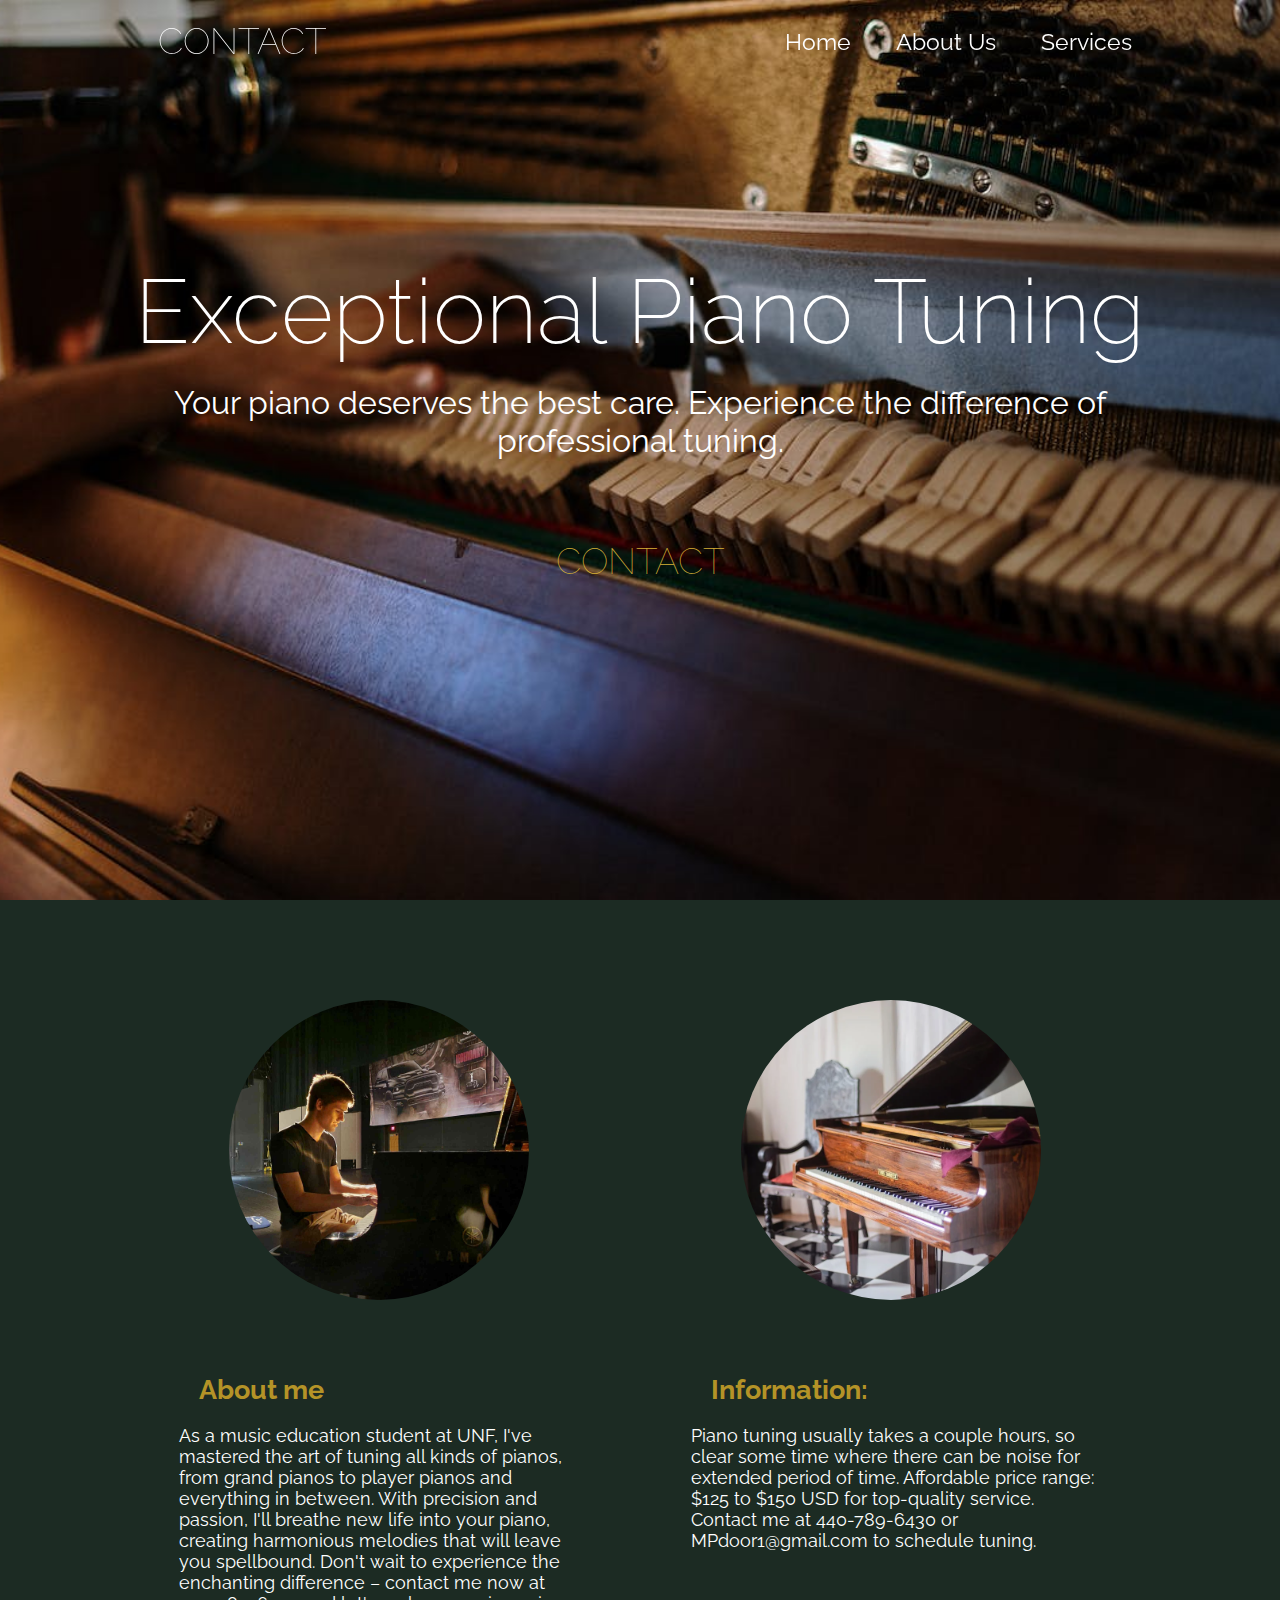
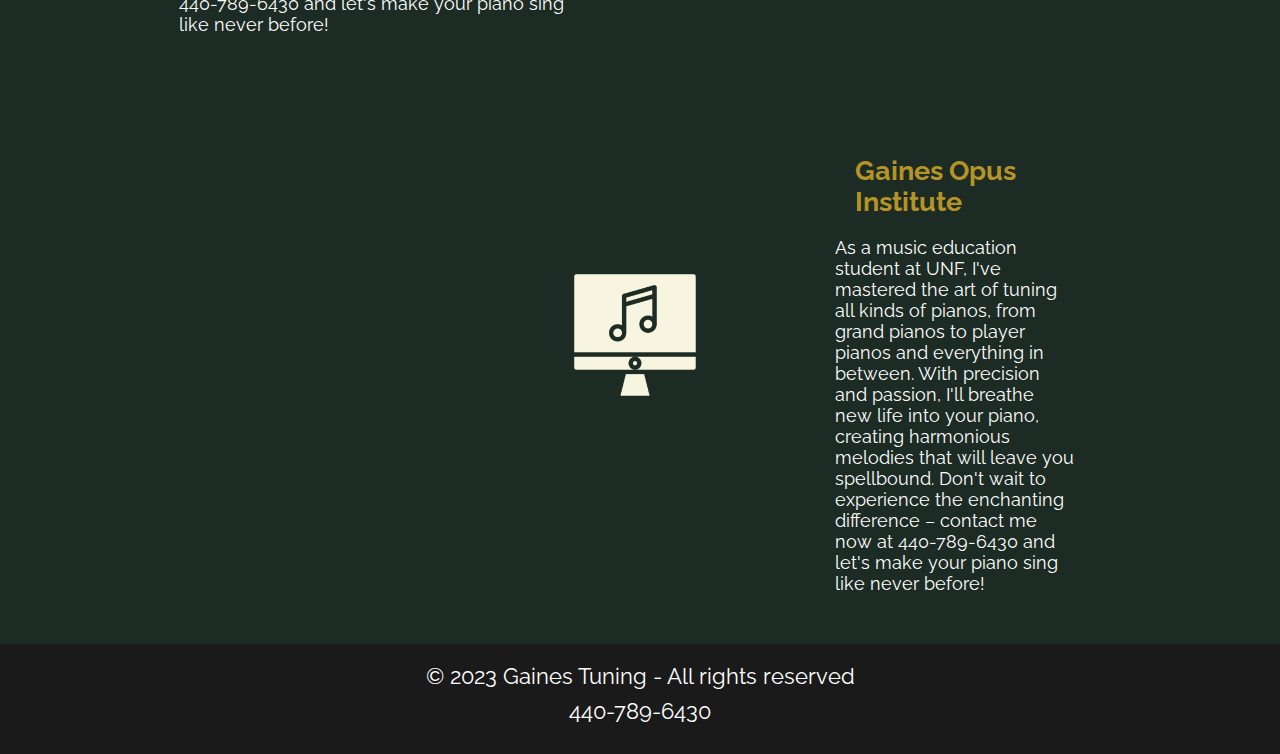
==== index.html @ 0f633b89 "added pages and styles" ====
<!DOCTYPE html>
<html lang="en">
<head>
    <meta charset="UTF-8">
    <meta name="viewport" content="width=device-width, initial-scale=1.0">
    <title>Gaines Tuning</title>
    <link rel="stylesheet" href="style.css">
    <link href="https://fonts.googleapis.com/css2?family=Raleway:wght@200;300&display=swap" rel="stylesheet">
</head>
<body>
    <header>
        <nav id="navbar">
            <button class="logo" onclick="window.location.href='contact.html'">contact</button>
            <ul class="nav-links">
                <li><a href="#">Home</a></li>
                <li><a href="#">About Us</a></li>
                <li><a href="#">Services</a></li>
            </ul>
        </nav>
        <div class="header-content">
            <h1>Exceptional Piano Tuning</h1>
            <p>Your piano deserves the best care. Experience the difference of professional tuning.</p>
            <button class="logo" id="contactButton" onclick="window.location.href='contact.html'">contact</button>
        </div>
    </header>

    <main>
        <section class="services">
            <div class="service">
                <img src="images/KadenPFP2.0.jpg" alt="Tuner">
                <h2 style="margin:20px;color:#b49327;">About me</h2>
                <p>As a music education student at UNF, I've mastered the art of tuning all kinds of pianos, from grand pianos to player pianos and everything in between. With precision and passion, I'll breathe new life into your piano, creating harmonious melodies that will leave you spellbound. Don't wait to experience the enchanting difference – contact me now at 440-789-6430 and let's make your piano sing like never before!</p>
            </div>
            <div class="service">
                <img src="images/grand piano.webp" alt="Info">
                <h2 style="margin:20px;color:#b49327;">Information:</h2>
                <p> Piano tuning usually takes a couple hours, so clear some time where there can be noise for extended period of time. Affordable price range: $125 to $150 USD for top-quality service. Contact me at 440-789-6430 or MPdoor1@gmail.com to schedule tuning.</p>
            </div>
        </section>
        <section class="services">
            <div class="service">
                <div class="service-content">
                    <img class="service-image" src="images/GainesOpusInstitute4.png" alt="Music Institute">
                    <div>
                        <h2 style="margin: 20px; color:#b49327;">Gaines Opus Institute</h2>
                        <p>As a music education student at UNF, I've mastered the art of tuning all kinds of pianos, from grand pianos to player pianos and everything in between. With precision and passion, I'll breathe new life into your piano, creating harmonious melodies that will leave you spellbound. Don't wait to experience the enchanting difference – contact me now at 440-789-6430 and let's make your piano sing like never before!</p>
                    </div>
                </div>
            </div>
        </section>
    </main>
    
    <footer>
        <p>&copy; 2023 Gaines Tuning - All rights reserved</p>
        <p style="margin: 10px;">440-789-6430</p>
    </footer>
</body>
</html>
---- style.css ----
* {
    box-sizing: border-box;
    margin: 0;
    padding: 0;
}

body {
    font-family: 'Raleway', sans-serif;
    background: #1c2b23;
    color: #fff;
    overflow-x: hidden;
    font-size: 18px; /* Set a base font-size for your site */
}

header {
    background-image: url('images/pianoStrings3.jpeg');
    background-size: cover;
    background-position: center;
    height: 100vh;
    display: flex;
    flex-direction: column;
    justify-content: center;
    padding: 20px 0;
}
nav {
    display: flex;
    justify-content: space-between;
    align-items: center;
    padding: 0 10%;
    position: fixed; /* Change this from 'absolute' to 'fixed' */
    top: 0;
    width: 100%;
    background: rgba(0, 0, 0, 0.0); /* Adding a background to the nav */
}
.logo {
    color: #fff;
    text-transform: uppercase;
    cursor: pointer;
    margin: 10px;
    font-size: 2em; /* increased font-size */
    font-weight: 400;
}

.nav-links {
    list-style: none;
}

.nav-links li {
    display: inline-block;
    padding: 0 20px;
}

.nav-links li a {
    color: #fff;
    text-decoration: none;
    font-size: 1.3em; /* increased font-size */
}

.header-content {
    text-align: center;
    padding: 0 10%;
    color: #fff;
}

.header-content h1 {
    font-family: 'Raleway', sans-serif;
    font-size: 5em;
    font-weight: 200;
}

.header-content p {
    margin: 20px 0;
    font-size: 1.8em; /* increased font-size */
}

.services {
    display: flex;
    justify-content: space-around;
    padding: 50px 10%;
}

.service {
    width: 40%;
}

.service-content {
    display: flex;
    align-items: start; 
    height: auto;
    width: 50vw;
    max-width:800px;
}

.service-image {
    margin-right: 20px; /* Adds some spacing between the image and the text */
}
footer {
    background: #1a1a1a;
    color: #fff;
    text-align: center;
    padding: 20px 0;
    font-size: 1.2em; /* increased font-size */
}
.logo {
    display: inline-block;
    font-family: 'Raleway', sans-serif;
    font-weight: 100;
    color: #fff;
    background-color: transparent;
    text-align: center;
    text-transform: uppercase;
    padding: 10px 20px;
    font-size: 2em;
    cursor: pointer;
    transition: all 0.3s ease;
    text-decoration: none;
    margin: 10px;
    border:none;
    border-radius: 25px;
}

.logo:hover {
    background-color: rgba(255, 255, 255, 0.2);
}

#contactButton {
    margin: 50px;
    color:#D4AF37;
}

/* Add this CSS to make the about me image circular */
.service img {
    border-radius: 50%;
    width: 300px; /* Adjust the size as needed */
    height: 300px; /* Keep width and height equal for a perfect circle */
    object-fit: cover;
    margin: 50px;
  }
  
  .navbar-scroll {
    background-color: rgba(0, 0, 0, 0.7) !important;
    transition: background-color 0.5s ease;
}

/* Responsive Styles */
@media screen and (max-width: 48rem) { /* 768px is roughly 48rem */
    .nav-links li a {
        font-size: 1em; /* reduce font size on smaller screens */
    }

    .service-content {
        flex-direction: column; /* stack items vertically on smaller screens */
    }

    .service-image {
        margin-right: 0; /* remove right margin on smaller screens */
        margin-bottom: 20px; /* add some spacing between the image and the text below */
    }

    .services {
        padding: 3.125rem 0.3125rem;
    }

    .service {
        width: 100%;
    }
}

@media screen and (max-width: 48rem) { /* 768px is roughly 48rem */
    nav {
        flex-wrap: wrap; /* This will make items wrap onto the next line */
        align-items: center; /* Center items vertically */
        padding: 0.625rem;
    }

    .logo {
        flex: 100%; /* This will make the logo take a full line */
        text-align: center; /* Center the logo */
    }

    .nav-links {
        padding-top: 1.25rem;
        justify-content: center; /* Center nav items horizontally */
        flex-wrap: wrap; /* This allows the nav items to wrap to the next line */
    }

    .nav-links li {
        padding: 0.3125rem; /* reduce padding on smaller screens */
    }

    .nav-links li a {
        font-size: 0.9em; /* reduce font size on smallest screens */
    }

    .header-content h1 {
        font-size: 2.5rem; /* reduce font size on smallest screens */
    }

    .header-content p {
        font-size: 1.4rem; /* reduce font size on smallest screens */
    }

    .header-content h1 {
        font-size: 3.75rem;
    }

    .header-content p {
        font-size: 2.1875rem;
    }

    .services {
        flex-direction: column;
        align-items: center;
    }

    .service {
        width: 100%;
    }
}
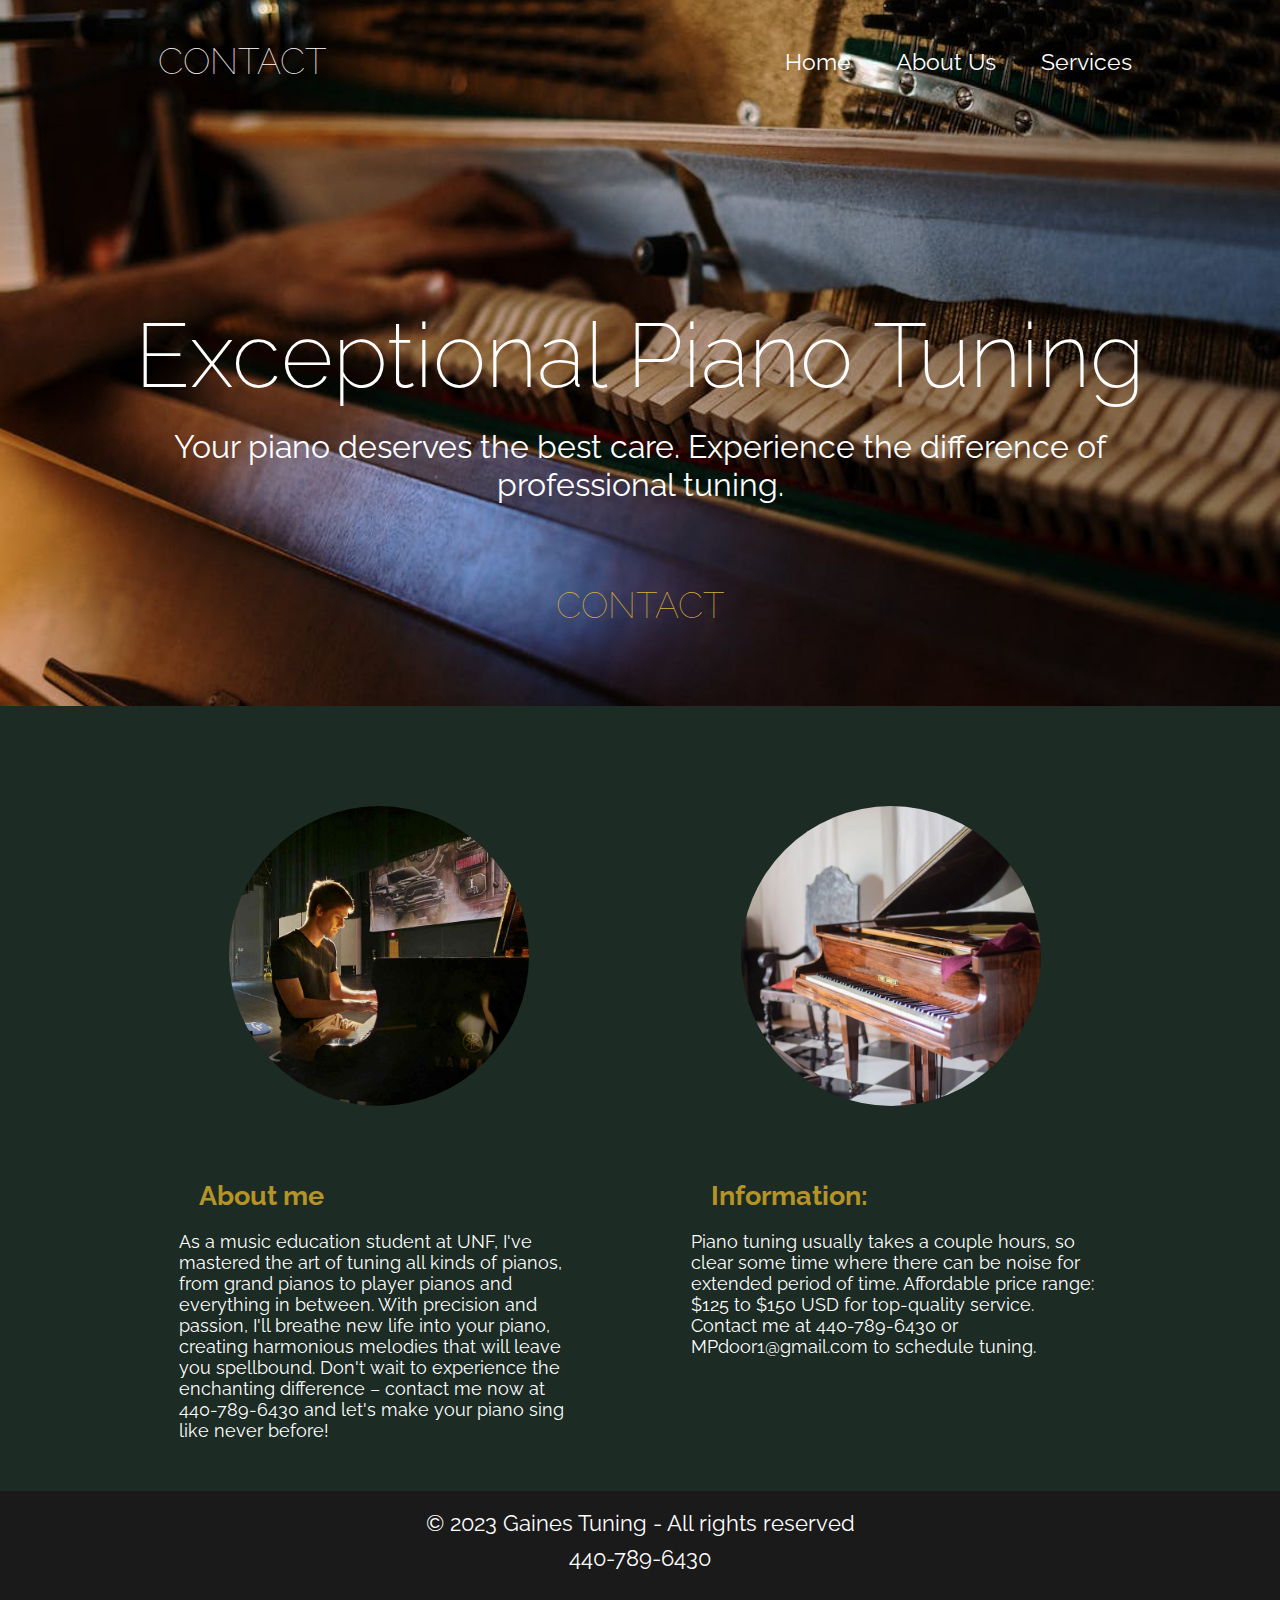
==== commit cc102a53: "attempt at fixing the width" ====
--- a/index.html
+++ b/index.html
@@ -4,6 +4,7 @@
     <meta charset="UTF-8">
     <meta name="viewport" content="width=device-width, initial-scale=1.0">
     <title>Gaines Tuning</title>
+    <meta name="viewport" content="width=device-width, initial-scale=1">
     <link rel="stylesheet" href="style.css">
     <link href="https://fonts.googleapis.com/css2?family=Raleway:wght@200;300&display=swap" rel="stylesheet">
 </head>
@@ -12,9 +13,9 @@
         <nav id="navbar">
             <button class="logo" onclick="window.location.href='contact.html'">contact</button>
             <ul class="nav-links">
-                <li><a href="#">Home</a></li>
-                <li><a href="#">About Us</a></li>
-                <li><a href="#">Services</a></li>
+                <li><a href="index.html">Home</a></li>
+                <li><a href="About.html">About Us</a></li>
+                <li><a href="Services.html">Services</a></li>
             </ul>
         </nav>
         <div class="header-content">
@@ -37,17 +38,6 @@
                 <p> Piano tuning usually takes a couple hours, so clear some time where there can be noise for extended period of time. Affordable price range: $125 to $150 USD for top-quality service. Contact me at 440-789-6430 or MPdoor1@gmail.com to schedule tuning.</p>
             </div>
         </section>
-        <section class="services">
-            <div class="service">
-                <div class="service-content">
-                    <img class="service-image" src="images/GainesOpusInstitute4.png" alt="Music Institute">
-                    <div>
-                        <h2 style="margin: 20px; color:#b49327;">Gaines Opus Institute</h2>
-                        <p>As a music education student at UNF, I've mastered the art of tuning all kinds of pianos, from grand pianos to player pianos and everything in between. With precision and passion, I'll breathe new life into your piano, creating harmonious melodies that will leave you spellbound. Don't wait to experience the enchanting difference – contact me now at 440-789-6430 and let's make your piano sing like never before!</p>
-                    </div>
-                </div>
-            </div>
-        </section>
     </main>
     
     <footer>
--- a/style.css
+++ b/style.css
@@ -16,18 +16,19 @@
     background-image: url('images/pianoStrings3.jpeg');
     background-size: cover;
     background-position: center;
-    height: 100vh;
+    height: 90%; 
     display: flex;
     flex-direction: column;
     justify-content: center;
     padding: 20px 0;
 }
+
 nav {
     display: flex;
     justify-content: space-between;
     align-items: center;
     padding: 0 10%;
-    position: fixed; /* Change this from 'absolute' to 'fixed' */
+    /* position: fixed; Change this from 'absolute' to 'fixed' */
     top: 0;
     width: 100%;
     background: rgba(0, 0, 0, 0.0); /* Adding a background to the nav */
@@ -60,6 +61,7 @@
     text-align: center;
     padding: 0 10%;
     color: #fff;
+    padding-top: 200px;
 }
 
 .header-content h1 {
@@ -94,6 +96,7 @@
 .service-image {
     margin-right: 20px; /* Adds some spacing between the image and the text */
 }
+
 footer {
     background: #1a1a1a;
     color: #fff;
@@ -101,6 +104,7 @@
     padding: 20px 0;
     font-size: 1.2em; /* increased font-size */
 }
+
 .logo {
     display: inline-block;
     font-family: 'Raleway', sans-serif;
@@ -167,23 +171,31 @@
 }
 
 @media screen and (max-width: 48rem) { /* 768px is roughly 48rem */
+   
     nav {
-        flex-wrap: wrap; /* This will make items wrap onto the next line */
+        flex-direction: column; /* Stack items vertically */
+    }
+    .header-content{
+        padding-top: 100px;
+    }
+    /* Assuming your contact button has the id 'contactButton' */
+    #contactButton {
+        order: 1; /* Place first */
+        align-self: center; /* Center the button */
+        margin-top: 0.625rem; /* Adjust as needed */
+    }
+
+    .logo {
+        order: 2; /* Place second */
+        margin-bottom: 0.625rem; /* Adjust as needed */
+    }
+
+    .nav-links {
+        order: 3; /* Place last */
         align-items: center; /* Center items vertically */
-        padding: 0.625rem;
-    }
-
-    .logo {
-        flex: 100%; /* This will make the logo take a full line */
-        text-align: center; /* Center the logo */
-    }
-
-    .nav-links {
-        padding-top: 1.25rem;
-        justify-content: center; /* Center nav items horizontally */
-        flex-wrap: wrap; /* This allows the nav items to wrap to the next line */
-    }
-
+        justify-content: center; /* Center items horizontally */
+        padding: 0; /* remove padding */
+    }
     .nav-links li {
         padding: 0.3125rem; /* reduce padding on smaller screens */
     }
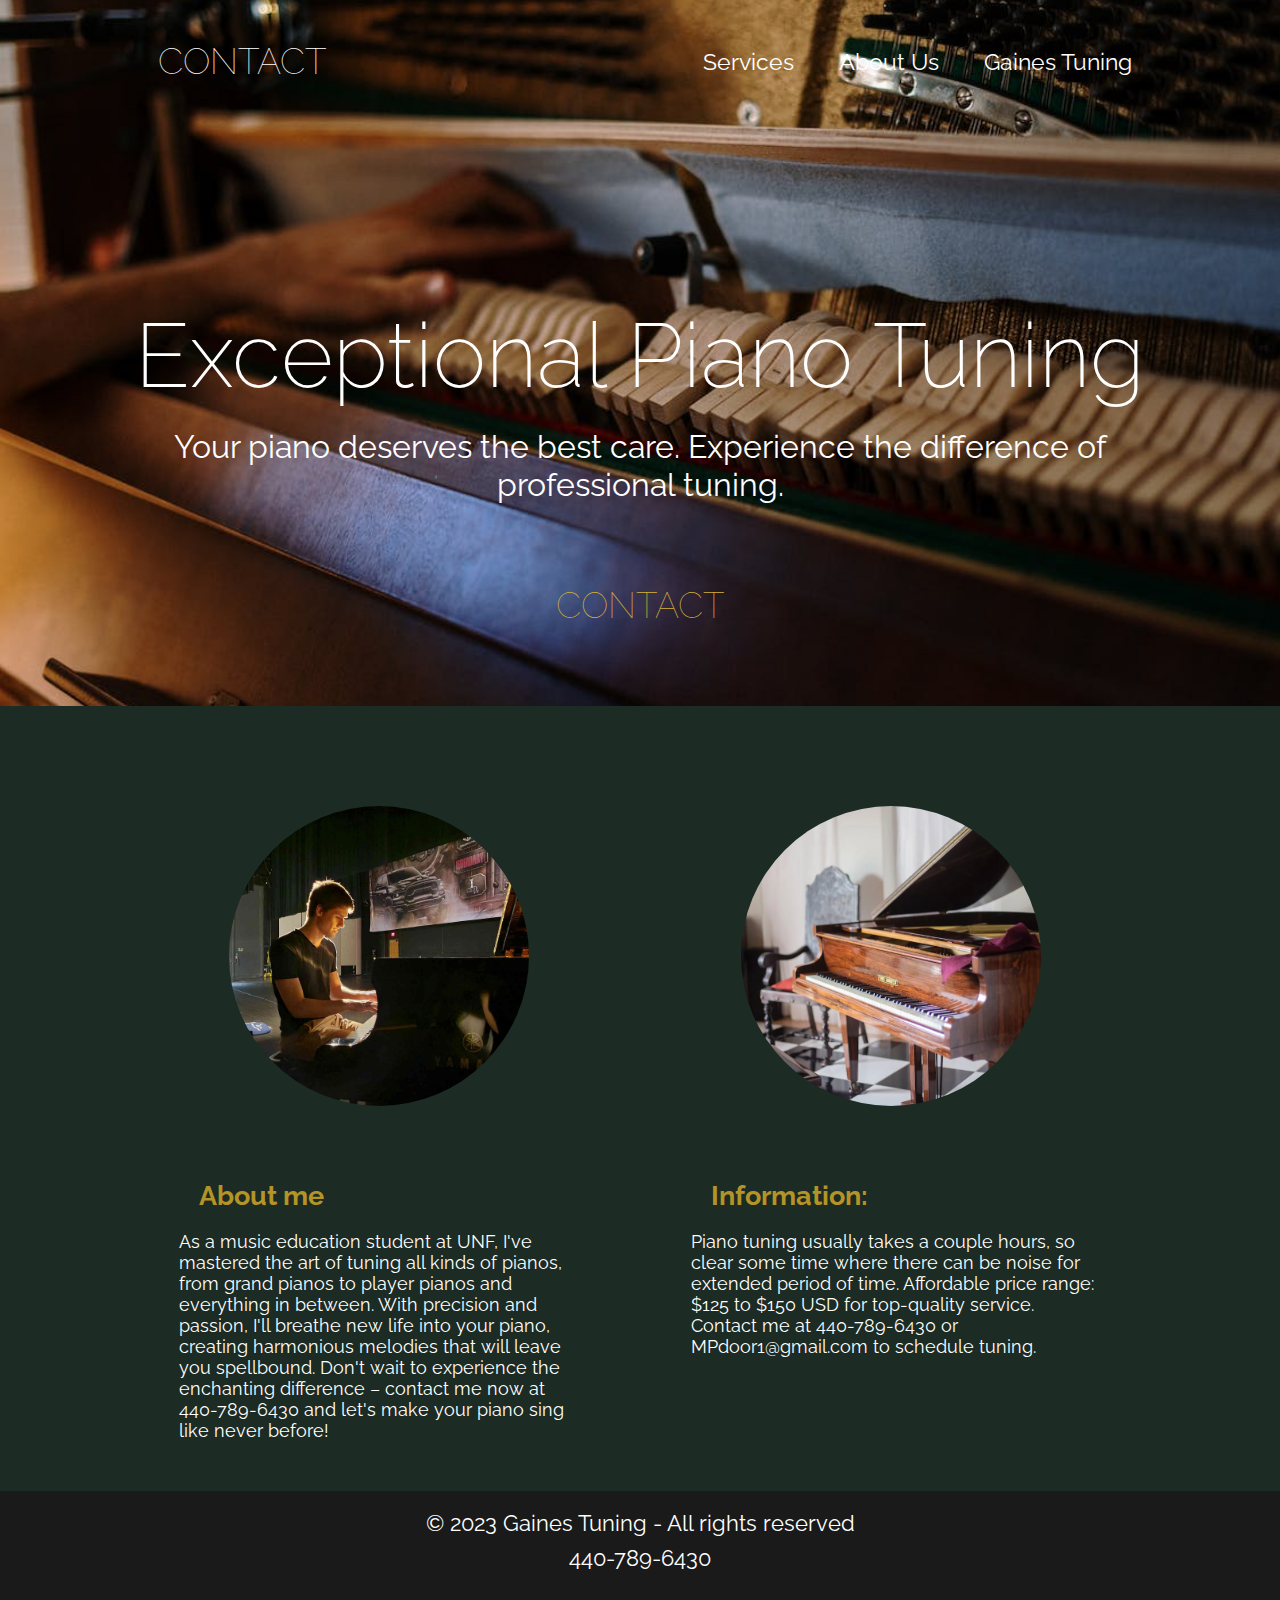
==== commit 18131eb2: "adjusted some details of font size" ====
--- a/index.html
+++ b/index.html
@@ -13,9 +13,9 @@
         <nav id="navbar">
             <button class="logo" onclick="window.location.href='contact.html'">contact</button>
             <ul class="nav-links">
-                <li><a href="index.html">Home</a></li>
+                <li><a href="Services.html">Services</a></li>
                 <li><a href="About.html">About Us</a></li>
-                <li><a href="Services.html">Services</a></li>
+                <li><a href="index.html">Gaines Tuning</a></li>
             </ul>
         </nav>
         <div class="header-content">
--- a/style.css
+++ b/style.css
@@ -137,6 +137,8 @@
     border-radius: 50%;
     width: 300px; /* Adjust the size as needed */
     height: 300px; /* Keep width and height equal for a perfect circle */
+    min-width: 150px;
+    min-height: 150px;
     object-fit: cover;
     margin: 50px;
   }
@@ -146,30 +148,6 @@
     transition: background-color 0.5s ease;
 }
 
-/* Responsive Styles */
-@media screen and (max-width: 48rem) { /* 768px is roughly 48rem */
-    .nav-links li a {
-        font-size: 1em; /* reduce font size on smaller screens */
-    }
-
-    .service-content {
-        flex-direction: column; /* stack items vertically on smaller screens */
-    }
-
-    .service-image {
-        margin-right: 0; /* remove right margin on smaller screens */
-        margin-bottom: 20px; /* add some spacing between the image and the text below */
-    }
-
-    .services {
-        padding: 3.125rem 0.3125rem;
-    }
-
-    .service {
-        width: 100%;
-    }
-}
-
 @media screen and (max-width: 48rem) { /* 768px is roughly 48rem */
    
     nav {
@@ -205,27 +183,35 @@
     }
 
     .header-content h1 {
-        font-size: 2.5rem; /* reduce font size on smallest screens */
+        font-size: 2.0rem; /* reduce font size on smallest screens */
     }
 
     .header-content p {
-        font-size: 1.4rem; /* reduce font size on smallest screens */
+        font-size: 1.2rem; /* reduce font size on smallest screens */
     }
 
     .header-content h1 {
         font-size: 3.75rem;
     }
 
-    .header-content p {
-        font-size: 2.1875rem;
-    }
 
     .services {
         flex-direction: column;
         align-items: center;
+        padding: 3.125rem 0.3125rem;
     }
 
     .service {
         width: 100%;
+    } 
+
+
+    .service-content {
+        flex-direction: column; /* stack items vertically on smaller screens */
+    }
+
+    .service-image {
+        margin-right: 0; /* remove right margin on smaller screens */
+        margin-bottom: 20px; /* add some spacing between the image and the text below */
     }
 }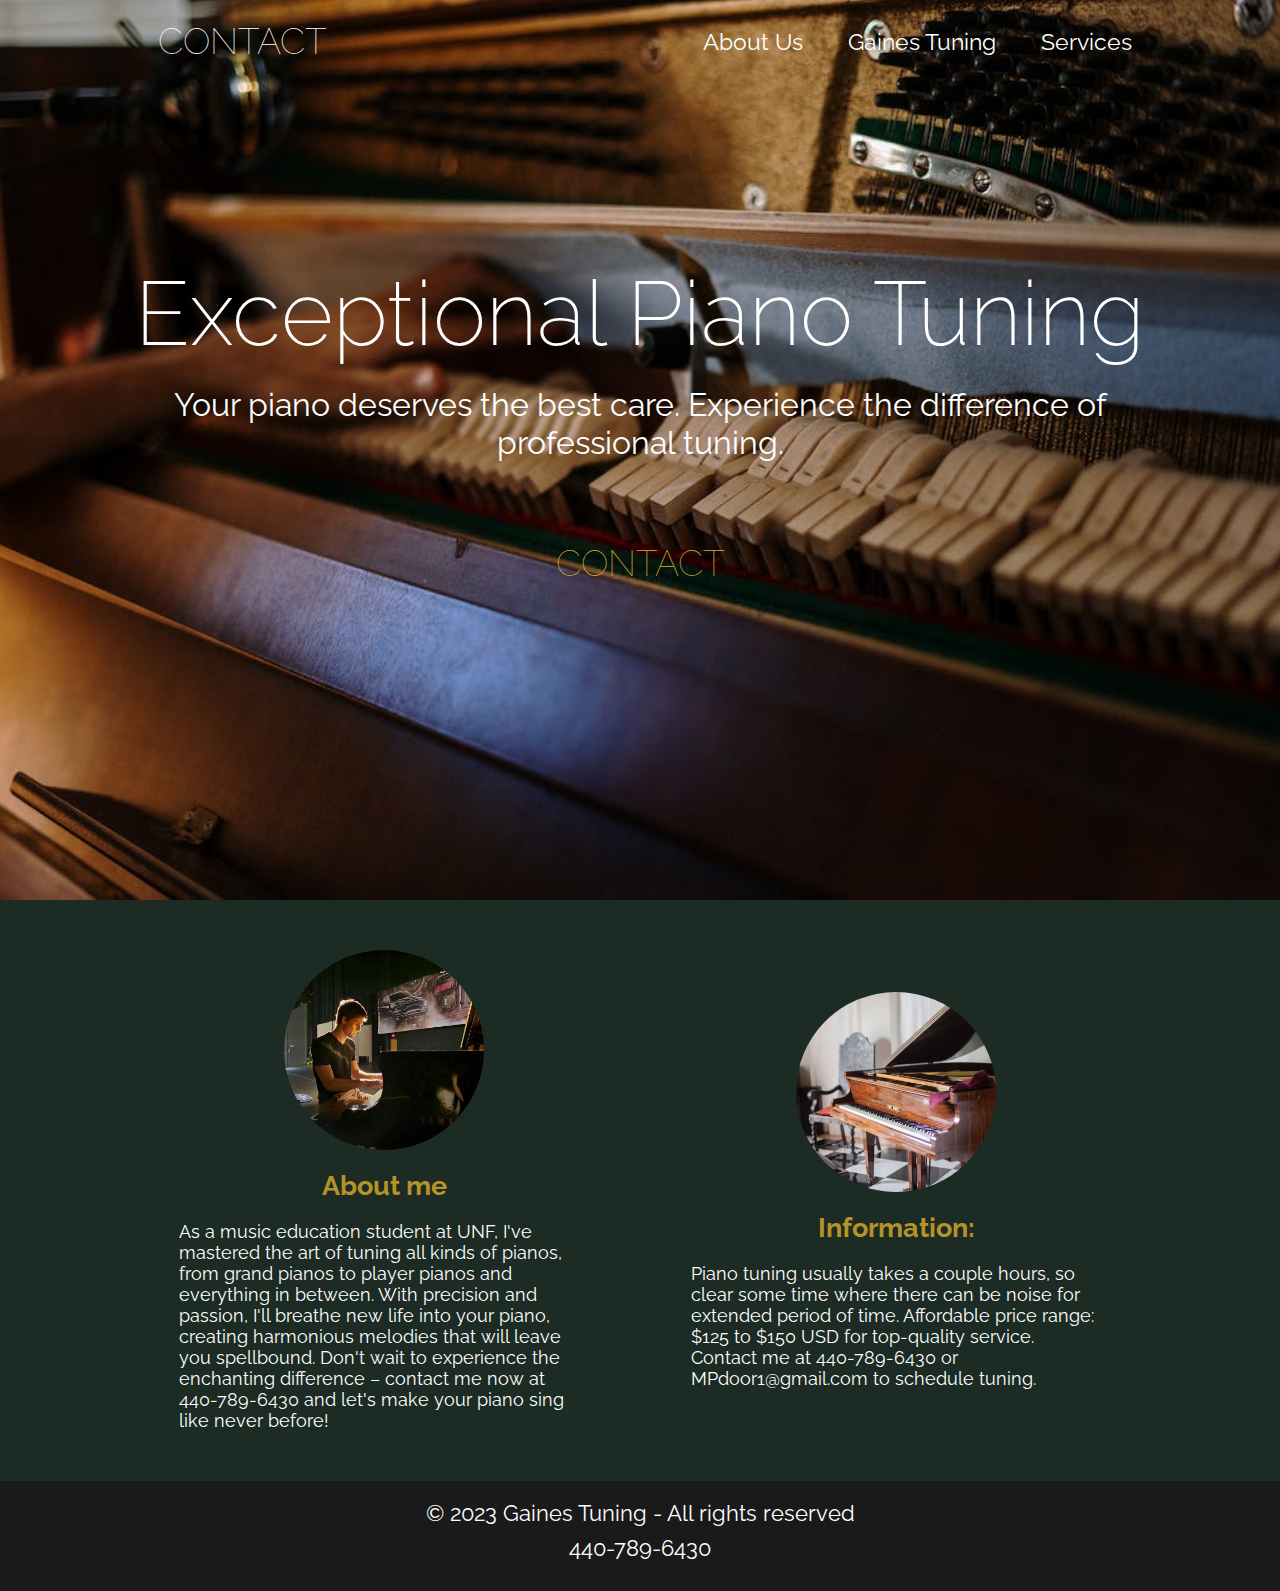
==== commit 22b808ef: "tried to fix sizing issues and locations" ====
--- a/index.html
+++ b/index.html
@@ -13,9 +13,9 @@
         <nav id="navbar">
             <button class="logo" onclick="window.location.href='contact.html'">contact</button>
             <ul class="nav-links">
-                <li><a href="Services.html">Services</a></li>
                 <li><a href="About.html">About Us</a></li>
                 <li><a href="index.html">Gaines Tuning</a></li>
+                <li><a href="Services.html">Services</a></li>
             </ul>
         </nav>
         <div class="header-content">
@@ -24,22 +24,28 @@
             <button class="logo" id="contactButton" onclick="window.location.href='contact.html'">contact</button>
         </div>
     </header>
+    
+    <div class="main-content">
+        <main>
+            <section class="services">
+                <div class="service">
+                    <div class="img-container">
+                        <img src="images/KadenPFP2.0.jpg" alt="Tuner">
+                    </div>
+                    <h2 style="margin:20px;color:#b49327;">About me</h2>
+                    <p>As a music education student at UNF, I've mastered the art of tuning all kinds of pianos, from grand pianos to player pianos and everything in between. With precision and passion, I'll breathe new life into your piano, creating harmonious melodies that will leave you spellbound. Don't wait to experience the enchanting difference – contact me now at 440-789-6430 and let's make your piano sing like never before!</p>
+                </div>
+                <div class="service">
+                    <div class="img-container">
+                        <img src="images/grand piano.webp" alt="Info">
+                    </div>
+                    <h2 style="margin:20px;color:#b49327;">Information:</h2>
+                    <p> Piano tuning usually takes a couple hours, so clear some time where there can be noise for extended period of time. Affordable price range: $125 to $150 USD for top-quality service. Contact me at 440-789-6430 or MPdoor1@gmail.com to schedule tuning.</p>
+                </div>
+            </section>
+        </main>
+    </div>
 
-    <main>
-        <section class="services">
-            <div class="service">
-                <img src="images/KadenPFP2.0.jpg" alt="Tuner">
-                <h2 style="margin:20px;color:#b49327;">About me</h2>
-                <p>As a music education student at UNF, I've mastered the art of tuning all kinds of pianos, from grand pianos to player pianos and everything in between. With precision and passion, I'll breathe new life into your piano, creating harmonious melodies that will leave you spellbound. Don't wait to experience the enchanting difference – contact me now at 440-789-6430 and let's make your piano sing like never before!</p>
-            </div>
-            <div class="service">
-                <img src="images/grand piano.webp" alt="Info">
-                <h2 style="margin:20px;color:#b49327;">Information:</h2>
-                <p> Piano tuning usually takes a couple hours, so clear some time where there can be noise for extended period of time. Affordable price range: $125 to $150 USD for top-quality service. Contact me at 440-789-6430 or MPdoor1@gmail.com to schedule tuning.</p>
-            </div>
-        </section>
-    </main>
-    
     <footer>
         <p>&copy; 2023 Gaines Tuning - All rights reserved</p>
         <p style="margin: 10px;">440-789-6430</p>
--- a/style.css
+++ b/style.css
@@ -5,40 +5,45 @@
 }
 
 body {
+    display: flex;
+    flex-direction: column;
+    min-height: 100vh;
     font-family: 'Raleway', sans-serif;
     background: #1c2b23;
     color: #fff;
     overflow-x: hidden;
-    font-size: 18px; /* Set a base font-size for your site */
+    font-size: 18px;
 }
 
 header {
+    position: relative;
     background-image: url('images/pianoStrings3.jpeg');
     background-size: cover;
     background-position: center;
-    height: 90%; 
-    display: flex;
-    flex-direction: column;
-    justify-content: center;
-    padding: 20px 0;
+    min-height: 100vh; 
+    padding: 80px 0;
+    display: flex; /* Add this line */
+    flex-direction: column; /* Add this line */
+    justify-content: space-between; /* Add this line if you want to distribute space evenly between elements */
 }
 
 nav {
+    position: absolute; /* Added this line */
+    top: 0; /* Added this line */
     display: flex;
     justify-content: space-between;
     align-items: center;
+    width: 100%;
     padding: 0 10%;
-    /* position: fixed; Change this from 'absolute' to 'fixed' */
-    top: 0;
-    width: 100%;
-    background: rgba(0, 0, 0, 0.0); /* Adding a background to the nav */
-}
+    background: rgba(0, 0, 0, 0.0);
+}
+
 .logo {
     color: #fff;
     text-transform: uppercase;
     cursor: pointer;
     margin: 10px;
-    font-size: 2em; /* increased font-size */
+    font-size: 2em;
     font-weight: 400;
 }
 
@@ -54,14 +59,14 @@
 .nav-links li a {
     color: #fff;
     text-decoration: none;
-    font-size: 1.3em; /* increased font-size */
+    font-size: 1.3em;
 }
 
 .header-content {
     text-align: center;
     padding: 0 10%;
     color: #fff;
-    padding-top: 200px;
+    padding-top: 20vh; /* Change this line */
 }
 
 .header-content h1 {
@@ -72,7 +77,7 @@
 
 .header-content p {
     margin: 20px 0;
-    font-size: 1.8em; /* increased font-size */
+    font-size: 1.8em;
 }
 
 .services {
@@ -82,27 +87,39 @@
 }
 
 .service {
+    display: flex;
+    flex-direction: column;
+    align-items: center;
+    justify-content: center;
     width: 40%;
 }
 
 .service-content {
     display: flex;
-    align-items: start; 
+    align-items: start;
     height: auto;
     width: 50vw;
-    max-width:800px;
+    max-width: 800px;
 }
 
 .service-image {
-    margin-right: 20px; /* Adds some spacing between the image and the text */
+    margin-right: 20px;
+}
+
+.main-content {
+    flex-grow: 1;
 }
 
 footer {
+    position: relative; /* Add this line */
+    left: 0; /* Add this line */
+    bottom: 0; /* Add this line */
+    width: 100%; /* Add this line */
     background: #1a1a1a;
     color: #fff;
     text-align: center;
     padding: 20px 0;
-    font-size: 1.2em; /* increased font-size */
+    font-size: 1.2em;
 }
 
 .logo {
@@ -119,7 +136,7 @@
     transition: all 0.3s ease;
     text-decoration: none;
     margin: 10px;
-    border:none;
+    border: none;
     border-radius: 25px;
 }
 
@@ -129,89 +146,91 @@
 
 #contactButton {
     margin: 50px;
-    color:#D4AF37;
-}
-
-/* Add this CSS to make the about me image circular */
-.service img {
+    color: #D4AF37;
+}
+
+.img-container {
+    width: 200px;
+    height: 200px;
     border-radius: 50%;
-    width: 300px; /* Adjust the size as needed */
-    height: 300px; /* Keep width and height equal for a perfect circle */
-    min-width: 150px;
-    min-height: 150px;
+    overflow: hidden;
+}
+  
+.img-container img {
+    width: 100%;
+    height: 100%;
     object-fit: cover;
-    margin: 50px;
-  }
-  
-  .navbar-scroll {
+}
+
+.navbar-scroll {
     background-color: rgba(0, 0, 0, 0.7) !important;
     transition: background-color 0.5s ease;
 }
 
-@media screen and (max-width: 48rem) { /* 768px is roughly 48rem */
-   
+.bufferDiv {
+    height:0px;
+}
+@media screen and (max-width: 768px) {
     nav {
-        flex-direction: column; /* Stack items vertically */
-    }
-    .header-content{
+        flex-direction: column;
+    }
+
+    .header-content {
         padding-top: 100px;
     }
-    /* Assuming your contact button has the id 'contactButton' */
+    .bufferDiv {
+        height:50px;
+    }
     #contactButton {
-        order: 1; /* Place first */
-        align-self: center; /* Center the button */
-        margin-top: 0.625rem; /* Adjust as needed */
+        order: 1;
+        align-self: center;
+        margin-top: 20px;
     }
 
     .logo {
-        order: 2; /* Place second */
-        margin-bottom: 0.625rem; /* Adjust as needed */
+        order: 2;
+        margin-bottom: 20px;
     }
 
     .nav-links {
-        order: 3; /* Place last */
-        align-items: center; /* Center items vertically */
-        justify-content: center; /* Center items horizontally */
-        padding: 0; /* remove padding */
-    }
+        order: 3;
+        align-items: center;
+        justify-content: center;
+        padding: 0;
+    }
+
     .nav-links li {
-        padding: 0.3125rem; /* reduce padding on smaller screens */
+        padding: 10px;
     }
 
     .nav-links li a {
-        font-size: 0.9em; /* reduce font size on smallest screens */
+        font-size: 1em;
     }
 
     .header-content h1 {
-        font-size: 2.0rem; /* reduce font size on smallest screens */
+        font-size: 3em;
     }
 
     .header-content p {
-        font-size: 1.2rem; /* reduce font size on smallest screens */
-    }
-
-    .header-content h1 {
-        font-size: 3.75rem;
-    }
-
+        font-size: 1.5em;
+    }
 
     .services {
         flex-direction: column;
         align-items: center;
-        padding: 3.125rem 0.3125rem;
+        padding: 30px 10%;
     }
 
     .service {
-        width: 100%;
-    } 
-
+        width: 80%;
+    }
 
     .service-content {
-        flex-direction: column; /* stack items vertically on smaller screens */
+        flex-direction: column;
     }
 
     .service-image {
-        margin-right: 0; /* remove right margin on smaller screens */
-        margin-bottom: 20px; /* add some spacing between the image and the text below */
-    }
-}+        margin-right: 0;
+        margin-bottom: 20px;
+    }
+}
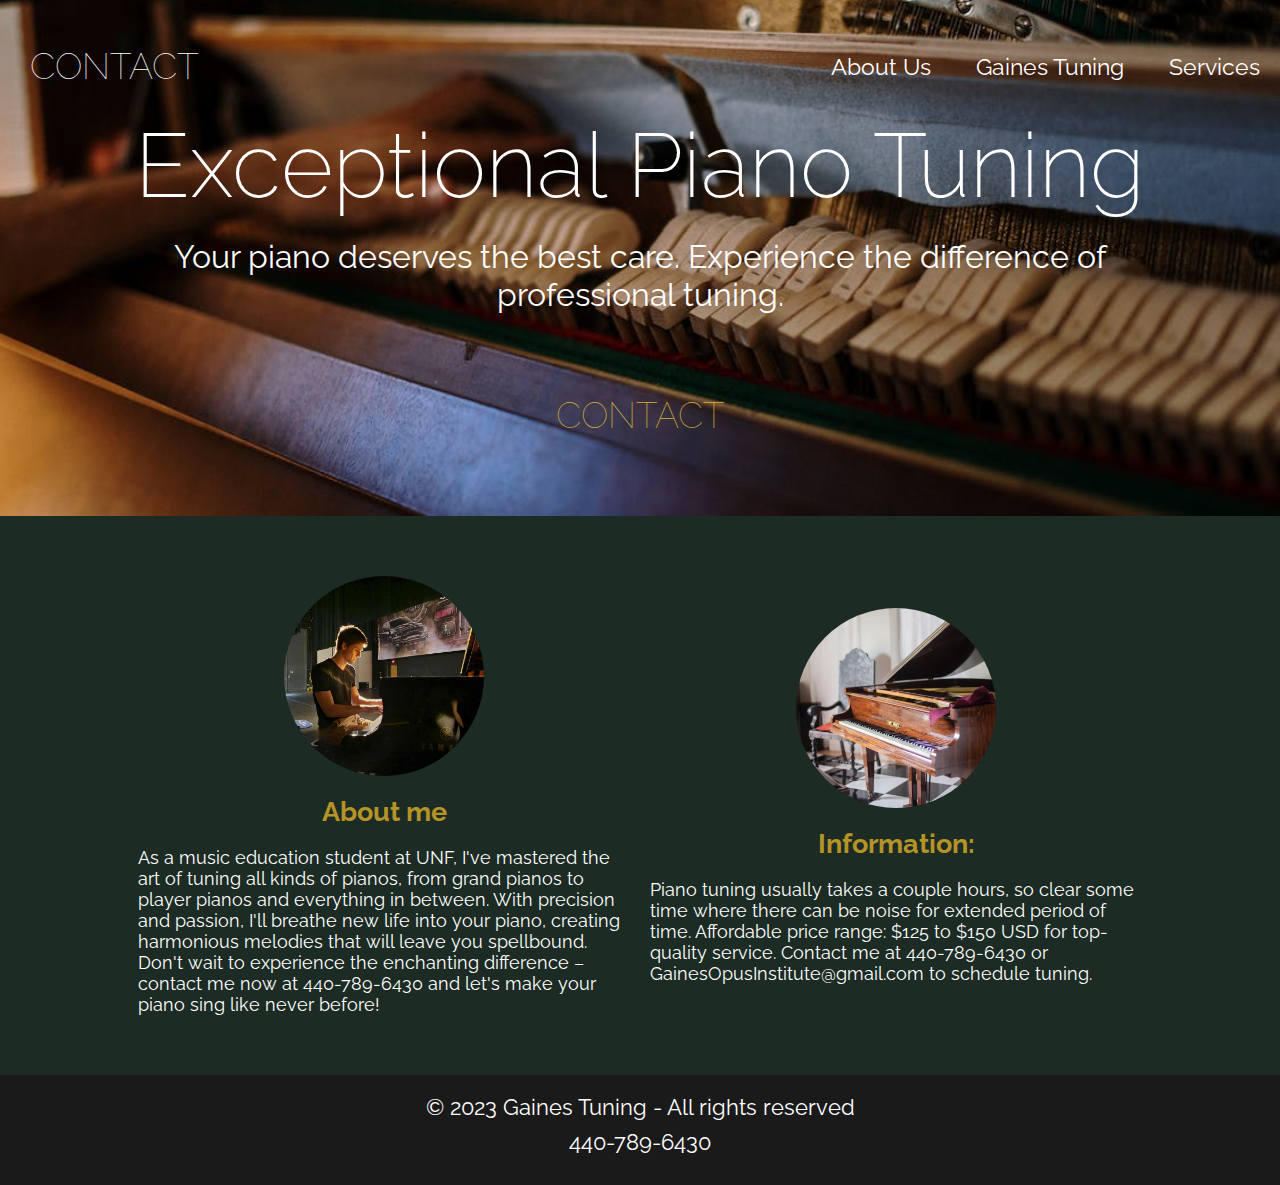
==== commit c51180e1: "updated email to proffesional email" ====
--- a/index.html
+++ b/index.html
@@ -40,7 +40,7 @@
                         <img src="images/grand piano.webp" alt="Info">
                     </div>
                     <h2 style="margin:20px;color:#b49327;">Information:</h2>
-                    <p> Piano tuning usually takes a couple hours, so clear some time where there can be noise for extended period of time. Affordable price range: $125 to $150 USD for top-quality service. Contact me at 440-789-6430 or MPdoor1@gmail.com to schedule tuning.</p>
+                    <p> Piano tuning usually takes a couple hours, so clear some time where there can be noise for extended period of time. Affordable price range: $125 to $150 USD for top-quality service. Contact me at 440-789-6430 or GainesOpusInstitute@gmail.com to schedule tuning.</p>
                 </div>
             </section>
         </main>
--- a/style.css
+++ b/style.css
@@ -7,34 +7,27 @@
 body {
     display: flex;
     flex-direction: column;
-    min-height: 100vh;
     font-family: 'Raleway', sans-serif;
     background: #1c2b23;
     color: #fff;
-    overflow-x: hidden;
     font-size: 18px;
 }
 
 header {
-    position: relative;
     background-image: url('images/pianoStrings3.jpeg');
     background-size: cover;
     background-position: center;
-    min-height: 100vh; 
-    padding: 80px 0;
-    display: flex; /* Add this line */
-    flex-direction: column; /* Add this line */
-    justify-content: space-between; /* Add this line if you want to distribute space evenly between elements */
+    padding: 20px 0;
+    display: flex;
+    flex-direction: column;
+    justify-content: center;
 }
 
 nav {
-    position: absolute; /* Added this line */
-    top: 0; /* Added this line */
     display: flex;
     justify-content: space-between;
     align-items: center;
-    width: 100%;
-    padding: 0 10%;
+    padding: 5px 0; /* Reduce padding */
     background: rgba(0, 0, 0, 0.0);
 }
 
@@ -42,7 +35,7 @@
     color: #fff;
     text-transform: uppercase;
     cursor: pointer;
-    margin: 10px;
+    margin: 2px;
     font-size: 2em;
     font-weight: 400;
 }
@@ -66,7 +59,6 @@
     text-align: center;
     padding: 0 10%;
     color: #fff;
-    padding-top: 20vh; /* Change this line */
 }
 
 .header-content h1 {
@@ -82,6 +74,7 @@
 
 .services {
     display: flex;
+    flex-wrap: wrap; /* New Property */
     justify-content: space-around;
     padding: 50px 10%;
 }
@@ -91,7 +84,8 @@
     flex-direction: column;
     align-items: center;
     justify-content: center;
-    width: 40%;
+    flex: 1 1 200px; /* New Property */
+    margin: 10px; /* New Property */
 }
 
 .service-content {
@@ -111,10 +105,6 @@
 }
 
 footer {
-    position: relative; /* Add this line */
-    left: 0; /* Add this line */
-    bottom: 0; /* Add this line */
-    width: 100%; /* Add this line */
     background: #1a1a1a;
     color: #fff;
     text-align: center;
@@ -170,41 +160,39 @@
 .bufferDiv {
     height:0px;
 }
+
 @media screen and (max-width: 768px) {
+    header {
+        padding: 40px 0; /* Adjust padding */
+    }
+
     nav {
         flex-direction: column;
+        padding: 10px 0; /* Adjust padding */
     }
 
     .header-content {
-        padding-top: 100px;
-    }
-    .bufferDiv {
-        height:50px;
-    }
-    #contactButton {
-        order: 1;
-        align-self: center;
-        margin-top: 20px;
+        padding-top: 20px; /* Adjust padding */
     }
 
     .logo {
-        order: 2;
-        margin-bottom: 20px;
+        font-size: 1.5em; /* Adjust font size */
+        margin: 5px; /* Adjust margin */
     }
 
     .nav-links {
-        order: 3;
+        flex-direction: column;
         align-items: center;
-        justify-content: center;
         padding: 0;
     }
 
     .nav-links li {
         padding: 10px;
+        text-align: center; /* Add this line */
     }
 
     .nav-links li a {
-        font-size: 1em;
+        font-size: 0.75em;
     }
 
     .header-content h1 {
@@ -217,20 +205,15 @@
 
     .services {
         flex-direction: column;
-        align-items: center;
         padding: 30px 10%;
     }
 
     .service {
-        width: 80%;
-    }
-
-    .service-content {
-        flex-direction: column;
-    }
-
-    .service-image {
-        margin-right: 0;
-        margin-bottom: 20px;
-    }
-}
+        margin-bottom: 20px; /* Add margin */
+    }
+
+    .img-container {
+        width: 150px; /* Adjust size */
+        height: 150px; /* Adjust size */
+    }
+}
